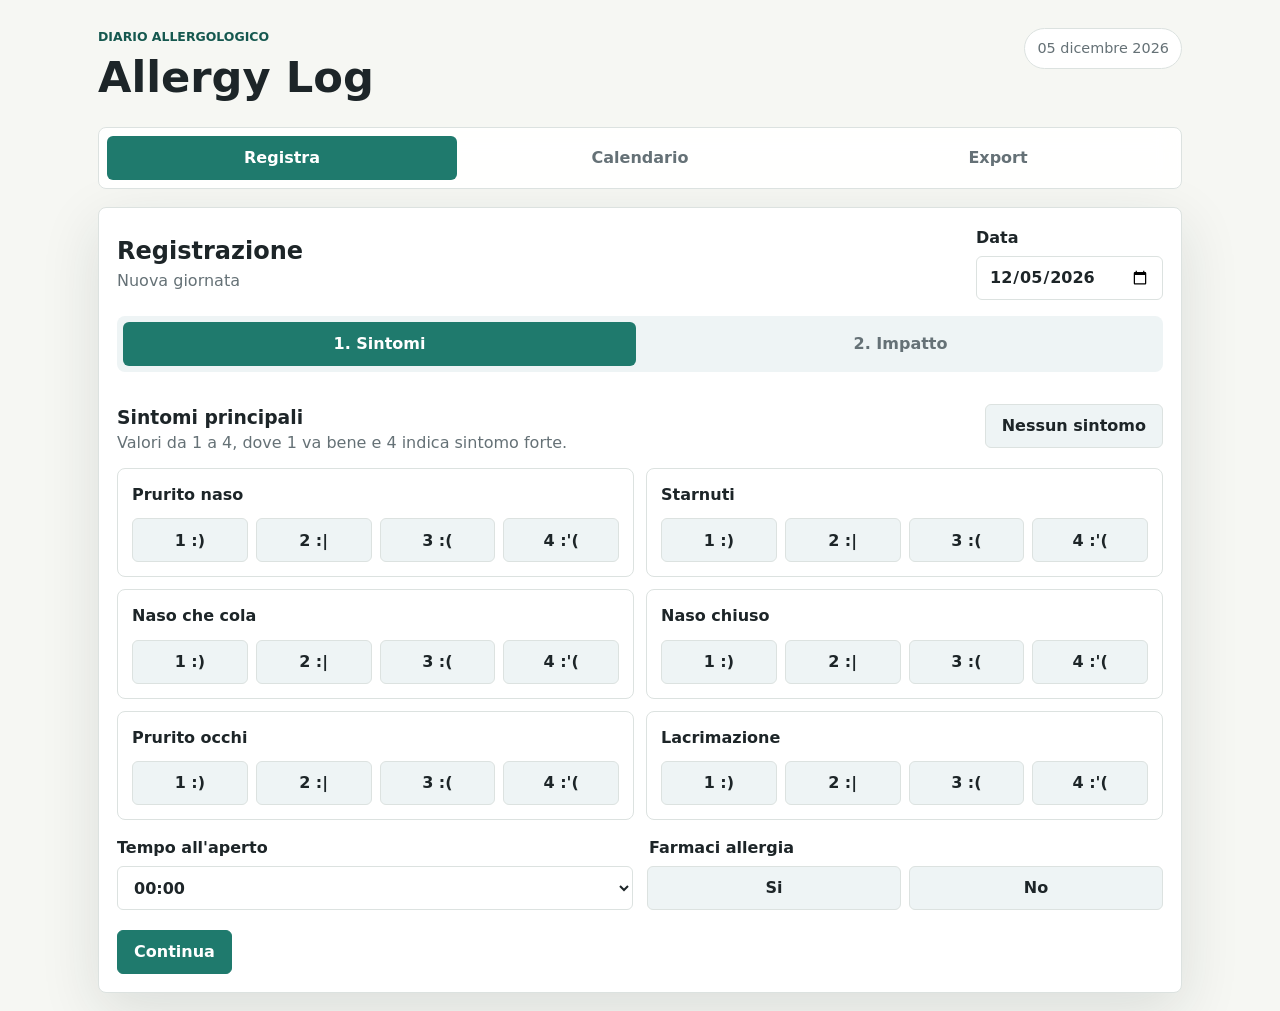
==== prototype/index.html @ 3223f720 "feat: develop first prototype" ====
<!doctype html>
<html lang="it">
  <head>
    <meta charset="utf-8">
    <meta name="viewport" content="width=device-width, initial-scale=1">
    <title>Allergy Log</title>
    <link rel="stylesheet" href="styles.css">
  </head>
  <body>
    <div class="app-shell">
      <header class="app-header">
        <div>
          <p class="eyebrow">Diario allergologico</p>
          <h1>Allergy Log</h1>
        </div>
        <div class="today-pill" id="todayPill"></div>
      </header>

      <nav class="tabs" aria-label="Sezioni">
        <button class="tab-button is-active" type="button" data-view="entryView">Registra</button>
        <button class="tab-button" type="button" data-view="calendarView">Calendario</button>
        <button class="tab-button" type="button" data-view="exportView">Export</button>
      </nav>

      <main>
        <section class="view is-active" id="entryView" aria-labelledby="entryTitle">
          <form class="entry-form" id="entryForm">
            <div class="form-topbar">
              <div>
                <h2 id="entryTitle">Registrazione</h2>
                <p id="entryMode">Nuova giornata</p>
              </div>
              <label class="date-field">
                <span>Data</span>
                <input id="entryDate" name="date" type="date" required>
              </label>
            </div>

            <div class="stepper" aria-label="Passaggi registrazione">
              <button class="step-button is-active" type="button" data-step="1">1. Sintomi</button>
              <button class="step-button" type="button" data-step="2">2. Impatto</button>
            </div>

            <section class="form-step is-active" data-step-panel="1">
              <div class="section-heading">
                <div>
                  <h3>Sintomi principali</h3>
                  <p>Valori da 1 a 4, dove 1 va bene e 4 indica sintomo forte.</p>
                </div>
                <button class="secondary-button" id="noSymptomsButton" type="button">Nessun sintomo</button>
              </div>

              <div class="symptom-grid" id="symptomGrid"></div>

              <div class="field-grid">
                <label class="field">
                  <span>Tempo all'aperto</span>
                  <select id="outdoorTime" name="outdoorTime" required></select>
                </label>

                <fieldset class="choice-field">
                  <legend>Farmaci allergia</legend>
                  <div class="choice-row" data-choice-group="tookMedication">
                    <button type="button" data-value="true">Si</button>
                    <button type="button" data-value="false">No</button>
                  </div>
                </fieldset>
              </div>

              <div class="form-actions">
                <button class="primary-button" type="button" id="nextStepButton">Continua</button>
              </div>
            </section>

            <section class="form-step" data-step-panel="2">
              <div class="section-heading">
                <div>
                  <h3>Altri effetti</h3>
                  <p>Impatto della giornata su riposo, lavoro e attivita.</p>
                </div>
              </div>

              <div class="impact-list" id="impactList"></div>

              <label class="range-field">
                <span>Intensita percepita</span>
                <output id="intensityOutput">50</output>
                <input id="perceivedIntensity" name="perceivedIntensity" type="range" min="0" max="100" value="50" required>
              </label>

              <div class="form-actions split-actions">
                <button class="secondary-button" type="button" id="backStepButton">Indietro</button>
                <div>
                  <button class="ghost-button" type="button" id="resetButton">Pulisci</button>
                  <button class="primary-button" type="submit">Salva</button>
                </div>
              </div>
            </section>
          </form>
        </section>

        <section class="view" id="calendarView" aria-labelledby="calendarTitle">
          <div class="calendar-layout">
            <section class="panel calendar-panel">
              <div class="panel-header">
                <button class="icon-button" type="button" id="prevMonthButton" aria-label="Mese precedente">‹</button>
                <div>
                  <h2 id="calendarTitle">Calendario</h2>
                  <p id="monthLabel"></p>
                </div>
                <button class="icon-button" type="button" id="nextMonthButton" aria-label="Mese successivo">›</button>
              </div>
              <div class="weekday-row" aria-hidden="true">
                <span>Lun</span><span>Mar</span><span>Mer</span><span>Gio</span><span>Ven</span><span>Sab</span><span>Dom</span>
              </div>
              <div class="calendar-grid" id="calendarGrid"></div>
            </section>

            <aside class="panel detail-panel" id="dayDetail">
              <h2>Dettaglio</h2>
              <p class="muted">Seleziona un giorno registrato.</p>
            </aside>
          </div>

          <section class="panel chart-panel">
            <div class="panel-header plain">
              <div>
                <h2>Andamento sintomi</h2>
                <p>Indice calcolato dalla media dei 6 sintomi principali.</p>
              </div>
            </div>
            <div class="chart" id="symptomChart"></div>
          </section>
        </section>

        <section class="view" id="exportView" aria-labelledby="exportTitle">
          <section class="panel export-panel">
            <h2 id="exportTitle">Export e backup</h2>
            <p>I dati sono salvati solo in questo browser. Scarica spesso un backup JSON se vuoi conservarli.</p>

            <div class="export-actions">
              <button class="primary-button" type="button" id="downloadCsvButton">Scarica CSV</button>
              <button class="secondary-button" type="button" id="downloadJsonButton">Scarica JSON</button>
              <label class="import-button">
                Importa JSON
                <input id="importJsonInput" type="file" accept="application/json">
              </label>
            </div>

            <div class="stats-grid" id="statsGrid"></div>
          </section>
        </section>
      </main>
    </div>

    <div class="toast" id="toast" role="status" aria-live="polite"></div>

    <script src="app.js"></script>
  </body>
</html>
---- prototype/styles.css ----
:root {
  color-scheme: light;
  --bg: #f6f7f3;
  --surface: #ffffff;
  --surface-2: #eef4f5;
  --text: #1d2528;
  --muted: #657176;
  --line: #dce2e0;
  --accent: #1f7a6d;
  --accent-dark: #15584f;
  --accent-soft: #dff1ed;
  --warn: #b75d2b;
  --danger: #b42330;
  --danger-soft: #ffe5e8;
  --shadow: 0 18px 60px rgba(25, 39, 44, 0.12);
}

* {
  box-sizing: border-box;
}

html {
  min-height: 100%;
  background: var(--bg);
}

body {
  min-height: 100%;
  margin: 0;
  color: var(--text);
  font-family: Inter, ui-sans-serif, system-ui, -apple-system, BlinkMacSystemFont, "Segoe UI", sans-serif;
  line-height: 1.45;
}

button,
input,
select {
  font: inherit;
}

button {
  cursor: pointer;
}

.app-shell {
  width: min(1120px, 100%);
  margin: 0 auto;
  padding: 18px;
}

.app-header {
  display: flex;
  align-items: flex-start;
  justify-content: space-between;
  gap: 16px;
  padding: 10px 0 18px;
}

.eyebrow,
.app-header h1,
h2,
h3,
p {
  margin: 0;
}

.eyebrow {
  color: var(--accent-dark);
  font-size: 0.78rem;
  font-weight: 700;
  text-transform: uppercase;
}

.app-header h1 {
  font-size: clamp(1.8rem, 4vw, 2.7rem);
  letter-spacing: 0;
}

.today-pill {
  flex: 0 0 auto;
  border: 1px solid var(--line);
  border-radius: 999px;
  background: var(--surface);
  padding: 9px 12px;
  color: var(--muted);
  font-size: 0.9rem;
}

.tabs,
.stepper {
  display: grid;
  gap: 8px;
}

.tabs {
  grid-template-columns: repeat(3, minmax(0, 1fr));
  position: sticky;
  top: 0;
  z-index: 10;
  padding: 8px;
  border: 1px solid var(--line);
  border-radius: 8px;
  background: rgba(255, 255, 255, 0.92);
  backdrop-filter: blur(12px);
}

.tab-button,
.step-button {
  min-height: 44px;
  border: 0;
  border-radius: 6px;
  background: transparent;
  color: var(--muted);
  font-weight: 700;
}

.tab-button.is-active,
.step-button.is-active {
  background: var(--accent);
  color: #fff;
}

main {
  padding-top: 18px;
}

.view,
.form-step {
  display: none;
}

.view.is-active,
.form-step.is-active {
  display: block;
}

.entry-form,
.panel {
  border: 1px solid var(--line);
  border-radius: 8px;
  background: var(--surface);
  box-shadow: var(--shadow);
}

.entry-form {
  padding: 18px;
}

.form-topbar,
.section-heading,
.panel-header,
.form-actions,
.split-actions,
.export-actions {
  display: flex;
  align-items: center;
  justify-content: space-between;
  gap: 16px;
}

.form-topbar {
  padding-bottom: 16px;
}

.form-topbar p,
.section-heading p,
.panel-header p,
.export-panel p,
.muted {
  color: var(--muted);
}

.date-field,
.field,
.range-field {
  display: grid;
  gap: 7px;
  font-weight: 700;
}

.date-field input,
.field select {
  min-height: 44px;
  border: 1px solid var(--line);
  border-radius: 6px;
  background: #fff;
  padding: 0 12px;
  color: var(--text);
}

.stepper {
  grid-template-columns: repeat(2, minmax(0, 1fr));
  margin-bottom: 18px;
  padding: 6px;
  border-radius: 8px;
  background: var(--surface-2);
}

.section-heading {
  align-items: flex-start;
  padding: 14px 0;
}

.symptom-grid {
  display: grid;
  grid-template-columns: repeat(2, minmax(0, 1fr));
  gap: 12px;
}

.symptom-card,
.impact-row {
  border: 1px solid var(--line);
  border-radius: 8px;
  background: #fff;
}

.symptom-card {
  display: grid;
  gap: 12px;
  padding: 14px;
}

.symptom-card strong,
.impact-row strong {
  font-size: 1rem;
}

.rating-row,
.choice-row {
  display: grid;
  gap: 8px;
}

.rating-row {
  grid-template-columns: repeat(4, minmax(0, 1fr));
}

.rating-row button,
.choice-row button {
  min-height: 44px;
  border: 1px solid var(--line);
  border-radius: 6px;
  background: var(--surface-2);
  color: var(--text);
  font-weight: 800;
}

.rating-row button.is-selected,
.choice-row button.is-selected {
  border-color: var(--accent);
  background: var(--accent-soft);
  color: var(--accent-dark);
}

.field-grid {
  display: grid;
  grid-template-columns: minmax(0, 1fr) minmax(0, 1fr);
  gap: 14px;
  margin-top: 16px;
}

.choice-field {
  min-width: 0;
  margin: 0;
  border: 0;
  padding: 0;
}

.choice-field legend {
  margin-bottom: 7px;
  font-weight: 700;
}

.choice-row {
  grid-template-columns: repeat(2, minmax(0, 1fr));
}

.impact-list {
  display: grid;
  gap: 10px;
}

.impact-row {
  display: grid;
  grid-template-columns: minmax(0, 1fr) 148px;
  align-items: center;
  gap: 14px;
  padding: 12px;
}

.range-field {
  grid-template-columns: minmax(0, 1fr) auto;
  margin-top: 18px;
}

.range-field input {
  grid-column: 1 / -1;
  accent-color: var(--accent);
}

.range-field output {
  min-width: 52px;
  border-radius: 999px;
  background: var(--accent-soft);
  padding: 4px 10px;
  text-align: center;
  color: var(--accent-dark);
  font-weight: 800;
}

.form-actions {
  margin-top: 20px;
}

.split-actions > div {
  display: flex;
  gap: 10px;
}

.primary-button,
.secondary-button,
.ghost-button,
.import-button,
.icon-button,
.danger-button {
  min-height: 44px;
  border-radius: 6px;
  padding: 0 16px;
  font-weight: 800;
}

.primary-button {
  border: 1px solid var(--accent);
  background: var(--accent);
  color: #fff;
}

.primary-button:hover {
  background: var(--accent-dark);
}

.secondary-button,
.import-button {
  border: 1px solid var(--line);
  background: var(--surface-2);
  color: var(--text);
}

.ghost-button {
  border: 1px solid transparent;
  background: transparent;
  color: var(--muted);
}

.danger-button {
  border: 1px solid var(--danger-soft);
  background: var(--danger-soft);
  color: var(--danger);
}

.calendar-layout {
  display: grid;
  grid-template-columns: minmax(0, 1.5fr) minmax(280px, 0.8fr);
  gap: 16px;
}

.panel {
  padding: 16px;
}

.panel-header {
  margin-bottom: 14px;
}

.panel-header.plain {
  align-items: flex-start;
}

.icon-button {
  width: 44px;
  padding: 0;
  border: 1px solid var(--line);
  background: var(--surface-2);
  font-size: 1.7rem;
  line-height: 1;
}

.weekday-row,
.calendar-grid {
  display: grid;
  grid-template-columns: repeat(7, minmax(0, 1fr));
}

.weekday-row {
  gap: 6px;
  margin-bottom: 6px;
  color: var(--muted);
  font-size: 0.78rem;
  font-weight: 800;
  text-align: center;
  text-transform: uppercase;
}

.calendar-grid {
  gap: 6px;
}

.day-cell {
  position: relative;
  min-height: 78px;
  border: 1px solid var(--line);
  border-radius: 8px;
  background: #fff;
  padding: 8px;
  text-align: left;
}

.day-cell.is-empty {
  border-color: transparent;
  background: transparent;
  cursor: default;
}

.day-cell.has-entry {
  border-color: var(--accent);
}

.day-cell.is-today {
  outline: 2px solid var(--warn);
  outline-offset: 1px;
}

.day-number {
  font-weight: 800;
}

.day-score {
  position: absolute;
  right: 8px;
  bottom: 8px;
  left: 8px;
  height: 7px;
  overflow: hidden;
  border-radius: 999px;
  background: var(--surface-2);
}

.day-score span {
  display: block;
  height: 100%;
  border-radius: inherit;
  background: var(--accent);
}

.detail-panel {
  min-height: 240px;
}

.detail-list {
  display: grid;
  gap: 9px;
  margin: 14px 0;
}

.detail-item {
  display: flex;
  justify-content: space-between;
  gap: 14px;
  border-bottom: 1px solid var(--line);
  padding-bottom: 8px;
}

.detail-actions {
  display: flex;
  gap: 10px;
  flex-wrap: wrap;
}

.chart-panel {
  margin-top: 16px;
}

.chart {
  display: grid;
  gap: 10px;
}

.chart-row {
  display: grid;
  grid-template-columns: 92px minmax(0, 1fr) 44px;
  align-items: center;
  gap: 10px;
  color: var(--muted);
  font-size: 0.9rem;
}

.bar-track {
  height: 18px;
  overflow: hidden;
  border-radius: 999px;
  background: var(--surface-2);
}

.bar-fill {
  height: 100%;
  border-radius: inherit;
  background: linear-gradient(90deg, #2f9e7e, #e09a3e, #c2414b);
}

.export-panel {
  display: grid;
  gap: 16px;
}

.export-actions {
  justify-content: flex-start;
  flex-wrap: wrap;
}

.import-button {
  display: inline-flex;
  align-items: center;
}

.import-button input {
  position: absolute;
  width: 1px;
  height: 1px;
  overflow: hidden;
  opacity: 0;
}

.stats-grid {
  display: grid;
  grid-template-columns: repeat(3, minmax(0, 1fr));
  gap: 12px;
}

.stat {
  border: 1px solid var(--line);
  border-radius: 8px;
  padding: 14px;
  background: #fff;
}

.stat strong {
  display: block;
  font-size: 1.7rem;
}

.toast {
  position: fixed;
  right: 18px;
  bottom: 18px;
  z-index: 20;
  max-width: min(420px, calc(100vw - 36px));
  transform: translateY(18px);
  border-radius: 8px;
  background: var(--text);
  padding: 12px 14px;
  color: #fff;
  opacity: 0;
  pointer-events: none;
  transition: opacity 160ms ease, transform 160ms ease;
}

.toast.is-visible {
  transform: translateY(0);
  opacity: 1;
}

@media (max-width: 760px) {
  .app-shell {
    padding: 12px;
  }

  .app-header,
  .form-topbar,
  .section-heading,
  .form-actions,
  .split-actions {
    align-items: stretch;
    flex-direction: column;
  }

  .today-pill {
    align-self: flex-start;
  }

  .entry-form,
  .panel {
    padding: 14px;
  }

  .symptom-grid,
  .field-grid,
  .calendar-layout,
  .stats-grid {
    grid-template-columns: 1fr;
  }

  .impact-row {
    grid-template-columns: 1fr;
  }

  .split-actions > div,
  .export-actions {
    display: grid;
    grid-template-columns: 1fr;
  }

  .day-cell {
    min-height: 58px;
    padding: 6px;
  }

  .chart-row {
    grid-template-columns: 76px minmax(0, 1fr) 38px;
  }
}
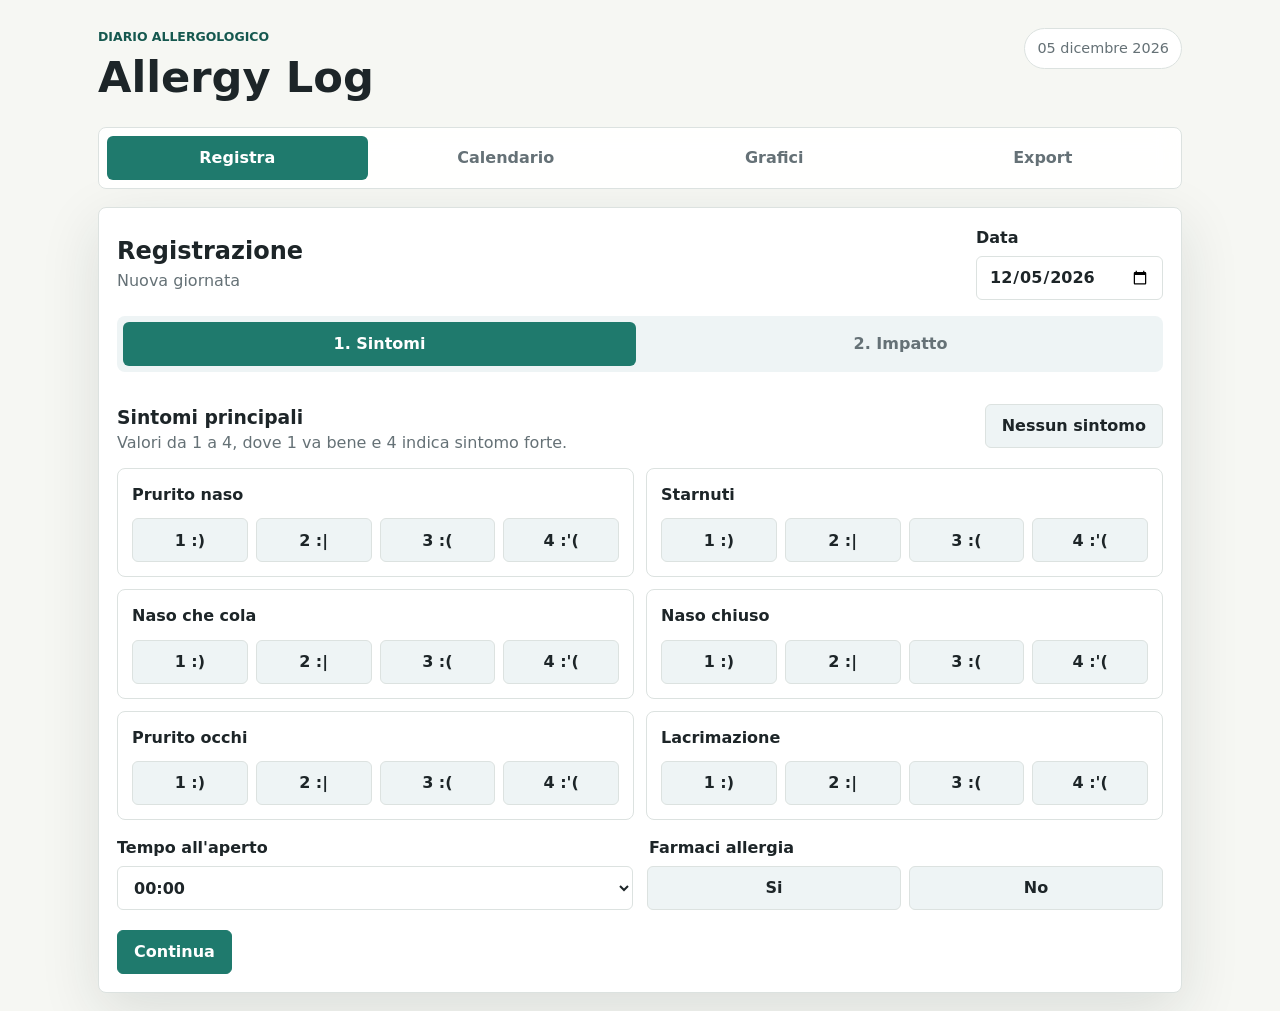
==== commit 60792c35: "refactor: add graphic tab to view alone the graphic" ====
--- a/prototype/index.html
+++ b/prototype/index.html
@@ -19,6 +19,7 @@
       <nav class="tabs" aria-label="Sezioni">
         <button class="tab-button is-active" type="button" data-view="entryView">Registra</button>
         <button class="tab-button" type="button" data-view="calendarView">Calendario</button>
+        <button class="tab-button" type="button" data-view="chartsView">Grafici</button>
         <button class="tab-button" type="button" data-view="exportView">Export</button>
       </nav>
 
@@ -78,6 +79,7 @@
                   <h3>Altri effetti</h3>
                   <p>Impatto della giornata su riposo, lavoro e attivita.</p>
                 </div>
+                <button class="secondary-button" id="noImpactSymptomsButton" type="button">Nessun sintomo</button>
               </div>
 
               <div class="impact-list" id="impactList"></div>
@@ -121,14 +123,21 @@
               <p class="muted">Seleziona un giorno registrato.</p>
             </aside>
           </div>
+        </section>
 
+        <section class="view" id="chartsView" aria-labelledby="chartsTitle">
           <section class="panel chart-panel">
-            <div class="panel-header plain">
+            <div class="panel-header chart-header">
               <div>
-                <h2>Andamento sintomi</h2>
-                <p>Indice calcolato dalla media dei 6 sintomi principali.</p>
+                <h2 id="chartsTitle">Grafici</h2>
+                <p id="chartDescription">Indice calcolato dalla media dei 6 sintomi principali.</p>
+              </div>
+              <div class="metric-toggle" aria-label="Metrica grafico">
+                <button class="is-selected" type="button" data-chart-metric="symptomScore">Sintomi</button>
+                <button type="button" data-chart-metric="perceivedIntensity">Intensita</button>
               </div>
             </div>
+            <div class="chart-summary" id="chartSummary"></div>
             <div class="chart" id="symptomChart"></div>
           </section>
         </section>
--- a/prototype/styles.css
+++ b/prototype/styles.css
@@ -93,7 +93,7 @@
 }
 
 .tabs {
-  grid-template-columns: repeat(3, minmax(0, 1fr));
+  grid-template-columns: repeat(4, minmax(0, 1fr));
   position: sticky;
   top: 0;
   z-index: 10;
@@ -252,6 +252,30 @@
   color: var(--accent-dark);
 }
 
+.metric-toggle {
+  display: grid;
+  grid-template-columns: repeat(2, minmax(0, 1fr));
+  min-width: 220px;
+  gap: 6px;
+  border-radius: 8px;
+  background: var(--surface-2);
+  padding: 6px;
+}
+
+.metric-toggle button {
+  min-height: 40px;
+  border: 0;
+  border-radius: 6px;
+  background: transparent;
+  color: var(--muted);
+  font-weight: 800;
+}
+
+.metric-toggle button.is-selected {
+  background: var(--accent);
+  color: #fff;
+}
+
 .field-grid {
   display: grid;
   grid-template-columns: minmax(0, 1fr) minmax(0, 1fr);
@@ -477,12 +501,42 @@
 }
 
 .chart-panel {
-  margin-top: 16px;
+  display: grid;
+  gap: 16px;
 }
 
 .chart {
   display: grid;
   gap: 10px;
+}
+
+.chart-header {
+  align-items: flex-start;
+  margin-bottom: 0;
+}
+
+.chart-summary {
+  display: grid;
+  grid-template-columns: repeat(4, minmax(0, 1fr));
+  gap: 10px;
+}
+
+.chart-summary-item {
+  border: 1px solid var(--line);
+  border-radius: 8px;
+  background: #fff;
+  padding: 12px;
+}
+
+.chart-summary-item span {
+  display: block;
+  color: var(--muted);
+  font-size: 0.86rem;
+}
+
+.chart-summary-item strong {
+  display: block;
+  font-size: 1.35rem;
 }
 
 .chart-row {
@@ -595,8 +649,22 @@
   .symptom-grid,
   .field-grid,
   .calendar-layout,
+  .chart-summary,
   .stats-grid {
     grid-template-columns: 1fr;
+  }
+
+  .tabs {
+    grid-template-columns: repeat(2, minmax(0, 1fr));
+  }
+
+  .chart-header {
+    align-items: stretch;
+    flex-direction: column;
+  }
+
+  .metric-toggle {
+    min-width: 0;
   }
 
   .impact-row {
